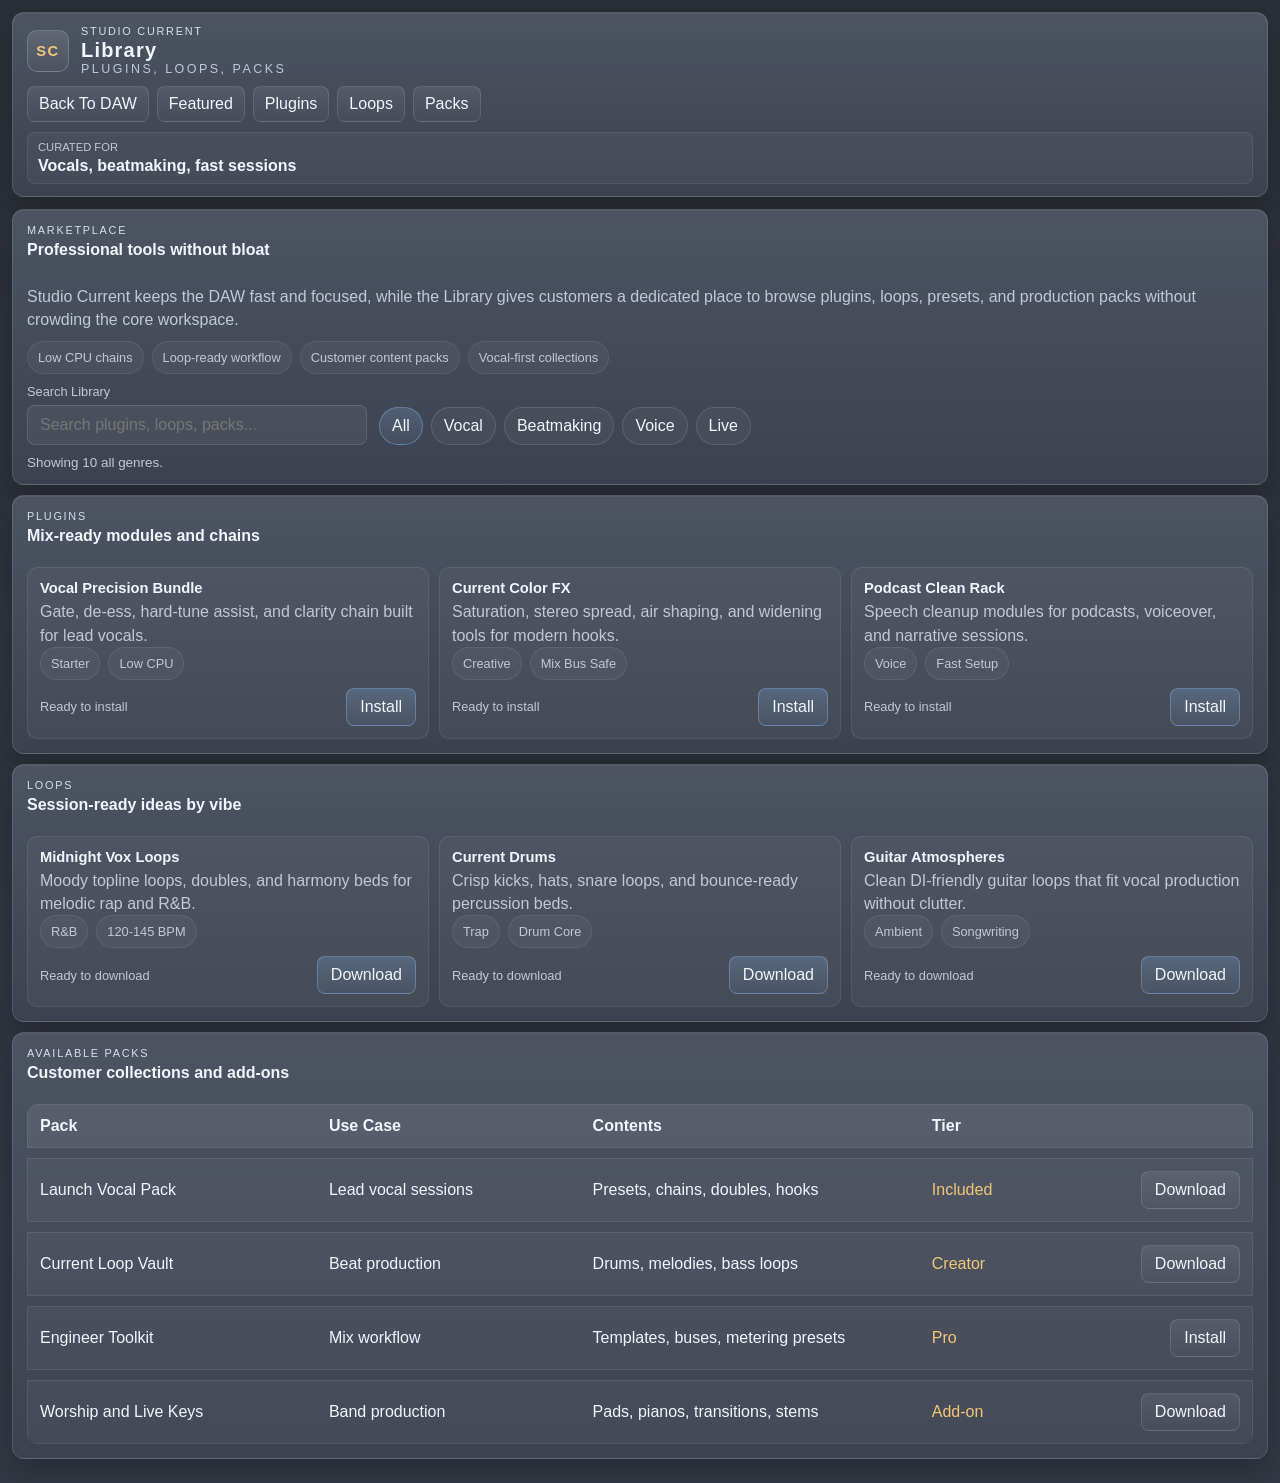
==== library.html @ 06630747 "Initial Studio Current prototype" ====
<!DOCTYPE html>
<html lang="en">
  <head>
    <meta charset="UTF-8" />
    <meta name="viewport" content="width=device-width, initial-scale=1.0" />
    <title>Studio Current Library</title>
    <meta
      name="description"
      content="Browse Studio Current plugins, loops, presets, and production packs for vocals, beatmaking, and session work."
    />
    <meta name="theme-color" content="#20242b" />
    <link rel="manifest" href="./site.webmanifest" />
    <link rel="stylesheet" href="./styles.css" />
  </head>
  <body class="library-body">
    <div class="library-shell">
      <header class="topbar glass-card library-topbar">
        <div class="brand-mini">
          <div class="brand-lockup">
            <span class="brand-mark">SC</span>
            <div>
              <p class="eyebrow">Studio Current</p>
              <strong class="brand-title library-brand-title">Library</strong>
              <span class="brand-subtitle library-brand-subtitle">Plugins, Loops, Packs</span>
            </div>
          </div>
        </div>

        <nav class="nav-cluster" aria-label="Library navigation">
          <a class="nav-chip nav-link" href="./index.html">Back To DAW</a>
          <a class="nav-chip nav-link" href="#featured">Featured</a>
          <a class="nav-chip nav-link" href="#plugins-market">Plugins</a>
          <a class="nav-chip nav-link" href="#loops-market">Loops</a>
          <a class="nav-chip nav-link" href="#packs-market">Packs</a>
        </nav>

        <div class="library-summary">
          <div>
            <span class="status-label">Curated for</span>
            <strong>Vocals, beatmaking, fast sessions</strong>
          </div>
        </div>
      </header>

      <main class="library-grid">
        <section class="library-hero glass-card" id="featured">
          <div class="section-heading">
            <p class="section-kicker">Marketplace</p>
            <h2>Professional tools without bloat</h2>
          </div>
          <p class="library-copy">
            Studio Current keeps the DAW fast and focused, while the Library gives customers a dedicated place to browse plugins, loops, presets, and production packs without crowding the core workspace.
          </p>
          <div class="market-badges">
            <span>Low CPU chains</span>
            <span>Loop-ready workflow</span>
            <span>Customer content packs</span>
            <span>Vocal-first collections</span>
          </div>
          <div class="library-controls">
            <label class="library-search">
              <span>Search Library</span>
              <input id="library-search" type="search" placeholder="Search plugins, loops, packs..." />
            </label>
            <div class="genre-tabs" aria-label="Genre filters">
              <button class="genre-tab active" type="button" data-genre="all">All</button>
              <button class="genre-tab" type="button" data-genre="vocal">Vocal</button>
              <button class="genre-tab" type="button" data-genre="beatmaking">Beatmaking</button>
              <button class="genre-tab" type="button" data-genre="voice">Voice</button>
              <button class="genre-tab" type="button" data-genre="live">Live</button>
            </div>
          </div>
          <p class="library-results" id="library-results">Showing all library items.</p>
        </section>

        <section class="market-section glass-card" id="plugins-market">
          <div class="section-heading">
            <p class="section-kicker">Plugins</p>
            <h2>Mix-ready modules and chains</h2>
          </div>
          <div class="market-grid">
            <article class="market-card library-item" data-kind="plugin" data-genre="vocal" data-title="Vocal Precision Bundle" data-keywords="vocal tuning gate de-ess lead vocal precision bundle">
              <strong>Vocal Precision Bundle</strong>
              <p>Gate, de-ess, hard-tune assist, and clarity chain built for lead vocals.</p>
              <div class="market-meta">
                <span>Starter</span>
                <span>Low CPU</span>
              </div>
              <div class="market-actions">
                <span class="install-state">Ready to install</span>
                <button class="primary-button library-action" type="button" data-action="install" data-item="Vocal Precision Bundle">Install</button>
              </div>
            </article>
            <article class="market-card library-item" data-kind="plugin" data-genre="beatmaking" data-title="Current Color FX" data-keywords="creative stereo spread saturation mix bus hook color fx">
              <strong>Current Color FX</strong>
              <p>Saturation, stereo spread, air shaping, and widening tools for modern hooks.</p>
              <div class="market-meta">
                <span>Creative</span>
                <span>Mix Bus Safe</span>
              </div>
              <div class="market-actions">
                <span class="install-state">Ready to install</span>
                <button class="primary-button library-action" type="button" data-action="install" data-item="Current Color FX">Install</button>
              </div>
            </article>
            <article class="market-card library-item" data-kind="plugin" data-genre="voice" data-title="Podcast Clean Rack" data-keywords="podcast clean rack voiceover speech narrative cleanup">
              <strong>Podcast Clean Rack</strong>
              <p>Speech cleanup modules for podcasts, voiceover, and narrative sessions.</p>
              <div class="market-meta">
                <span>Voice</span>
                <span>Fast Setup</span>
              </div>
              <div class="market-actions">
                <span class="install-state">Ready to install</span>
                <button class="primary-button library-action" type="button" data-action="install" data-item="Podcast Clean Rack">Install</button>
              </div>
            </article>
          </div>
        </section>

        <section class="market-section glass-card" id="loops-market">
          <div class="section-heading">
            <p class="section-kicker">Loops</p>
            <h2>Session-ready ideas by vibe</h2>
          </div>
          <div class="market-grid">
            <article class="market-card library-item" data-kind="loop" data-genre="vocal" data-title="Midnight Vox Loops" data-keywords="midnight vox loops r&b melodic rap topline doubles harmony">
              <strong>Midnight Vox Loops</strong>
              <p>Moody topline loops, doubles, and harmony beds for melodic rap and R&amp;B.</p>
              <div class="market-meta">
                <span>R&amp;B</span>
                <span>120-145 BPM</span>
              </div>
              <div class="market-actions">
                <span class="install-state">Ready to download</span>
                <button class="primary-button library-action" type="button" data-action="download" data-item="Midnight Vox Loops">Download</button>
              </div>
            </article>
            <article class="market-card library-item" data-kind="loop" data-genre="beatmaking" data-title="Current Drums" data-keywords="current drums trap kicks hats snares percussion beatmaking">
              <strong>Current Drums</strong>
              <p>Crisp kicks, hats, snare loops, and bounce-ready percussion beds.</p>
              <div class="market-meta">
                <span>Trap</span>
                <span>Drum Core</span>
              </div>
              <div class="market-actions">
                <span class="install-state">Ready to download</span>
                <button class="primary-button library-action" type="button" data-action="download" data-item="Current Drums">Download</button>
              </div>
            </article>
            <article class="market-card library-item" data-kind="loop" data-genre="live" data-title="Guitar Atmospheres" data-keywords="guitar atmospheres ambient songwriting clean di live guitar loops">
              <strong>Guitar Atmospheres</strong>
              <p>Clean DI-friendly guitar loops that fit vocal production without clutter.</p>
              <div class="market-meta">
                <span>Ambient</span>
                <span>Songwriting</span>
              </div>
              <div class="market-actions">
                <span class="install-state">Ready to download</span>
                <button class="primary-button library-action" type="button" data-action="download" data-item="Guitar Atmospheres">Download</button>
              </div>
            </article>
          </div>
        </section>

        <section class="market-section glass-card" id="packs-market">
          <div class="section-heading">
            <p class="section-kicker">Available Packs</p>
            <h2>Customer collections and add-ons</h2>
          </div>
          <div class="packs-table">
            <div class="pack-row pack-head">
              <span>Pack</span>
              <span>Use Case</span>
              <span>Contents</span>
              <span>Tier</span>
            </div>
            <div class="pack-row library-item" data-kind="pack" data-genre="vocal" data-title="Launch Vocal Pack" data-keywords="launch vocal pack presets chains doubles hooks lead vocal sessions">
              <span>Launch Vocal Pack</span>
              <span>Lead vocal sessions</span>
              <span>Presets, chains, doubles, hooks</span>
              <span class="pack-tier">Included</span>
              <button class="secondary-button library-action pack-action" type="button" data-action="download" data-item="Launch Vocal Pack">Download</button>
            </div>
            <div class="pack-row library-item" data-kind="pack" data-genre="beatmaking" data-title="Current Loop Vault" data-keywords="current loop vault drums melodies bass loops beat production">
              <span>Current Loop Vault</span>
              <span>Beat production</span>
              <span>Drums, melodies, bass loops</span>
              <span class="pack-tier">Creator</span>
              <button class="secondary-button library-action pack-action" type="button" data-action="download" data-item="Current Loop Vault">Download</button>
            </div>
            <div class="pack-row library-item" data-kind="pack" data-genre="voice" data-title="Engineer Toolkit" data-keywords="engineer toolkit mix workflow templates buses metering presets pro">
              <span>Engineer Toolkit</span>
              <span>Mix workflow</span>
              <span>Templates, buses, metering presets</span>
              <span class="pack-tier">Pro</span>
              <button class="secondary-button library-action pack-action" type="button" data-action="install" data-item="Engineer Toolkit">Install</button>
            </div>
            <div class="pack-row library-item" data-kind="pack" data-genre="live" data-title="Worship and Live Keys" data-keywords="worship live keys pads pianos transitions stems band production">
              <span>Worship and Live Keys</span>
              <span>Band production</span>
              <span>Pads, pianos, transitions, stems</span>
              <span class="pack-tier">Add-on</span>
              <button class="secondary-button library-action pack-action" type="button" data-action="download" data-item="Worship and Live Keys">Download</button>
            </div>
          </div>
        </section>
      </main>
    </div>
    <script src="./library.js"></script>
  </body>
</html>
---- styles.css ----
:root {
  --bg: #2b2f37;
  --bg-2: #313641;
  --panel: #3a404d;
  --panel-2: #434a59;
  --panel-3: #4a5263;
  --line: rgba(255, 255, 255, 0.12);
  --line-strong: rgba(255, 255, 255, 0.22);
  --text: #f2f5fb;
  --muted: #c1c8d7;
  --accent: #8cc2ff;
  --accent-2: #6dd3c3;
  --gold: #f3c77a;
  --red: #f38b86;
  --shadow: 0 14px 30px rgba(0, 0, 0, 0.22);
  --panel-shadow: inset 0 1px 0 rgba(255, 255, 255, 0.05);
}

* {
  box-sizing: border-box;
}

html,
body {
  margin: 0;
  min-height: 100%;
}

body {
  font-family: "Segoe UI Variable Text", "Aptos", sans-serif;
  color: var(--text);
  background:
    linear-gradient(180deg, rgba(255, 255, 255, 0.03), transparent 180px),
    linear-gradient(180deg, #2b2f37 0%, #333844 100%);
}

button,
input,
select,
audio {
  font: inherit;
}

.daw-shell,
.library-shell {
  display: grid;
  grid-template-rows: auto 1fr auto;
  gap: 12px;
  min-height: 100vh;
  padding: 12px;
}

.glass-card {
  position: relative;
  border: 1px solid var(--line);
  border-radius: 12px;
  background:
    linear-gradient(180deg, rgba(255, 255, 255, 0.05), rgba(255, 255, 255, 0.01)),
    linear-gradient(180deg, var(--panel-2), var(--panel));
  box-shadow: var(--panel-shadow), var(--shadow);
}

.topbar {
  display: grid;
  grid-template-columns: 260px 1fr auto 300px;
  gap: 10px;
  align-items: center;
  padding: 12px 14px;
}

.library-topbar {
  grid-template-columns: 280px 1fr 280px;
}

.brand-lockup {
  display: flex;
  gap: 12px;
  align-items: center;
}

.brand-mark {
  display: grid;
  place-items: center;
  width: 42px;
  height: 42px;
  border-radius: 10px;
  border: 1px solid rgba(255, 255, 255, 0.18);
  background: linear-gradient(180deg, rgba(255, 255, 255, 0.12), rgba(255, 255, 255, 0.03));
  color: var(--gold);
  font-size: 0.92rem;
  font-weight: 700;
  letter-spacing: 0.1em;
}

.eyebrow,
.section-kicker {
  margin: 0 0 2px;
  font-size: 0.68rem;
  letter-spacing: 0.16em;
  text-transform: uppercase;
  color: #d7dfef;
}

.brand-title {
  display: block;
  font-size: 1.3rem;
  font-weight: 700;
  letter-spacing: 0.06em;
}

.brand-subtitle {
  display: block;
  font-size: 0.78rem;
  letter-spacing: 0.2em;
  text-transform: uppercase;
  color: var(--gold);
}

.library-brand-title {
  font-size: 1.25rem;
}

.library-brand-subtitle {
  color: var(--muted);
}

.nav-cluster,
.transport-strip,
.status-strip,
.button-row,
.preset-toolbar,
.playlist-browser,
.market-badges,
.market-meta {
  display: flex;
  gap: 8px;
  flex-wrap: wrap;
}

.nav-chip,
.primary-button,
.secondary-button,
.record-button,
.preset-pill,
.mode-pill,
.clip-pill,
.strip-toggle,
.download-link,
.inline-link {
  border: 1px solid var(--line);
  background: linear-gradient(180deg, rgba(255, 255, 255, 0.08), rgba(255, 255, 255, 0.02));
  color: var(--text);
  border-radius: 8px;
  cursor: pointer;
  text-decoration: none;
  transition: background 140ms ease, border-color 140ms ease, transform 140ms ease;
}

.nav-chip,
.preset-pill,
.mode-pill,
.clip-pill {
  padding: 8px 11px;
}

.primary-button,
.secondary-button,
.record-button,
.download-link,
.strip-toggle,
.inline-link {
  padding: 9px 13px;
}

.nav-link {
  display: inline-flex;
  align-items: center;
}

.nav-chip.active,
.preset-pill.active,
.mode-pill.active {
  background: linear-gradient(180deg, rgba(140, 194, 255, 0.2), rgba(140, 194, 255, 0.08));
  border-color: rgba(140, 194, 255, 0.38);
}

.primary-button,
.inline-link {
  background: linear-gradient(180deg, rgba(140, 194, 255, 0.22), rgba(140, 194, 255, 0.08));
  border-color: rgba(140, 194, 255, 0.36);
}

.record-button {
  background: linear-gradient(180deg, rgba(243, 139, 134, 0.22), rgba(243, 139, 134, 0.08));
  border-color: rgba(243, 139, 134, 0.38);
}

.status-strip {
  justify-content: flex-end;
}

.status-strip > div,
.library-summary > div {
  min-width: 100px;
  padding: 8px 10px;
  border-radius: 8px;
  border: 1px solid rgba(255, 255, 255, 0.08);
  background: rgba(255, 255, 255, 0.04);
}

.status-label {
  display: block;
  margin-bottom: 4px;
  font-size: 0.7rem;
  text-transform: uppercase;
  color: var(--muted);
}

.divider {
  width: 1px;
  min-height: 32px;
  background: rgba(255, 255, 255, 0.12);
}

.workspace-grid {
  display: grid;
  grid-template-columns: 290px minmax(0, 1fr) 350px;
  gap: 12px;
  min-height: 0;
}

.left-column,
.center-column,
.right-column {
  display: grid;
  gap: 12px;
  min-height: 0;
}

.left-column {
  grid-template-rows: minmax(0, 1fr) auto;
}

.center-column {
  grid-template-rows: minmax(0, 1fr) auto;
}

.right-column {
  grid-template-rows: minmax(0, 1fr) auto;
}

.browser-panel,
.device-panel,
.playlist-panel,
.pattern-panel,
.channel-panel,
.plugin-panel,
.bottom-dock,
.library-hero,
.market-section {
  padding: 14px;
}

.browser-panel,
.playlist-panel,
.channel-panel {
  min-height: 0;
}

.section-heading {
  display: grid;
  gap: 3px;
  margin-bottom: 12px;
}

.section-heading h2 {
  margin: 0;
  font-size: 1rem;
  font-weight: 650;
}

.workflow-steps,
.quick-start-stack,
.control-list,
.compact-list,
.plugin-cards,
.playlist-lanes,
.step-grid,
.market-grid,
.packs-table,
.library-grid {
  display: grid;
  gap: 10px;
}

.workflow-step,
.quick-start-card,
.plugin-card,
.take-zone,
.target-panel,
.timeline-slot,
.mixer-strip,
.assistant-note,
.brand-note,
.lane-meta,
.step-label,
.slider-field,
.plugin-library-callout,
.market-card,
.pack-row {
  border: 1px solid rgba(255, 255, 255, 0.08);
  background: rgba(255, 255, 255, 0.04);
}

.workflow-step {
  display: flex;
  gap: 10px;
  padding: 10px;
  border-radius: 10px;
}

.workflow-step span {
  display: grid;
  place-items: center;
  width: 26px;
  height: 26px;
  border-radius: 7px;
  background: rgba(255, 255, 255, 0.08);
  font-weight: 700;
}

.workflow-step.current {
  border-color: rgba(140, 194, 255, 0.28);
}

.workflow-step.done {
  border-color: rgba(109, 211, 195, 0.28);
}

.workflow-step strong,
.quick-start-card strong,
.plugin-card strong,
.step-label strong,
.lane-meta strong,
.market-card strong,
.plugin-library-callout strong {
  display: block;
  font-size: 0.92rem;
}

.workflow-step p,
.quick-start-card p,
.plugin-card p,
.assistant-note p,
.helper-text,
.lane-meta span,
.step-label span,
.target-panel p,
.take-empty,
.brand-note p,
.market-card p,
.plugin-library-callout p,
.library-copy {
  margin: 4px 0 0;
  color: var(--muted);
  line-height: 1.45;
}

.assistant-note,
.brand-note,
.plugin-library-callout,
.market-card,
.pack-row,
.target-panel,
.take-zone,
.lane-meta,
.step-label,
.slider-field {
  padding: 12px;
  border-radius: 10px;
}

.quick-start-card,
.plugin-card {
  display: grid;
  gap: 4px;
  width: 100%;
  padding: 12px;
  text-align: left;
  border-radius: 10px;
}

.field,
.slider-field,
.toggle,
.bpm-field {
  display: grid;
  gap: 6px;
}

.field span,
.slider-field span,
.bpm-field span {
  font-size: 0.8rem;
  color: var(--muted);
}

select,
input[type="range"] {
  width: 100%;
}

select {
  padding: 10px 12px;
  border-radius: 8px;
  border: 1px solid var(--line);
  background: rgba(255, 255, 255, 0.05);
  color: var(--text);
}

input[type="range"] {
  accent-color: var(--accent);
}

.toggle {
  margin: 10px 0 12px;
}

.toggle input {
  margin-right: 8px;
}

.meter-block {
  margin-top: 8px;
}

.meter-header {
  display: flex;
  justify-content: space-between;
  margin-bottom: 8px;
  color: var(--muted);
}

.meter-track {
  overflow: hidden;
  height: 10px;
  border-radius: 999px;
  background: rgba(0, 0, 0, 0.22);
  border: 1px solid rgba(255, 255, 255, 0.08);
}

.meter-fill {
  width: 0%;
  height: 100%;
  background: linear-gradient(90deg, var(--accent-2), var(--accent), var(--gold));
}

.playlist-panel {
  display: grid;
  grid-template-rows: auto auto auto auto 1fr;
  min-height: 0;
}

.signature-stage {
  display: grid;
  place-items: center;
  min-height: 132px;
  margin-bottom: 10px;
  padding: 14px;
  border-radius: 10px;
  border: 1px solid rgba(255, 255, 255, 0.08);
  background: linear-gradient(180deg, rgba(255, 255, 255, 0.05), rgba(255, 255, 255, 0.02));
}

.signature-lockup {
  display: grid;
  gap: 4px;
  justify-items: center;
}

.signature-current {
  font-size: clamp(2rem, 4vw, 3rem);
  font-weight: 700;
  letter-spacing: 0.08em;
}

.signature-daw {
  font-size: 0.78rem;
  letter-spacing: 0.18em;
  text-transform: uppercase;
  color: var(--muted);
}

.wave-crown,
.signature-glow,
.scene-decor,
.daw-shell::before,
.bottom-dock::before {
  display: none;
}

.timeline-ruler {
  display: grid;
  grid-template-columns: 170px repeat(8, minmax(0, 1fr));
  gap: 8px;
  margin-bottom: 10px;
  color: var(--muted);
  font-size: 0.76rem;
}

.timeline-ruler span:first-child {
  visibility: hidden;
}

.playlist-lane {
  display: grid;
  grid-template-columns: 160px 1fr;
  gap: 10px;
  align-items: center;
}

.timeline-row {
  display: grid;
  grid-template-columns: repeat(8, minmax(76px, 1fr));
  gap: 8px;
}

.timeline-slot {
  min-height: 56px;
  padding: 6px;
  border-radius: 8px;
  border-style: dashed;
}

.timeline-slot.over {
  border-color: rgba(140, 194, 255, 0.45);
}

.timeline-clip {
  display: grid;
  place-items: center;
  width: 100%;
  height: 100%;
  padding: 8px 10px;
  border-radius: 6px;
  background: linear-gradient(180deg, rgba(140, 194, 255, 0.22), rgba(140, 194, 255, 0.1));
  border: 1px solid rgba(140, 194, 255, 0.24);
  color: var(--text);
  font-size: 0.82rem;
  cursor: grab;
}

.pattern-panel {
  display: grid;
  gap: 10px;
}

.sequencer-toolbar {
  display: flex;
  justify-content: flex-end;
}

.step-row {
  display: grid;
  grid-template-columns: 90px 1fr;
  gap: 10px;
  align-items: center;
}

.step-buttons {
  display: grid;
  grid-template-columns: repeat(16, minmax(18px, 1fr));
  gap: 6px;
}

.step-button {
  aspect-ratio: 1 / 1;
  border-radius: 4px;
  border: 1px solid rgba(255, 255, 255, 0.1);
  background: rgba(0, 0, 0, 0.18);
  cursor: pointer;
}

.step-button.active {
  background: linear-gradient(180deg, rgba(109, 211, 195, 0.78), rgba(140, 194, 255, 0.82));
}

.step-button.current {
  outline: 2px solid rgba(243, 199, 122, 0.75);
  outline-offset: 1px;
}

.channel-panel,
.plugin-panel {
  overflow: auto;
}

.slider-field output {
  color: var(--gold);
  font-size: 0.8rem;
}

.tune-panel {
  margin-top: 12px;
  padding-top: 12px;
  border-top: 1px solid rgba(255, 255, 255, 0.08);
}

.mode-row,
.select-grid {
  display: grid;
  grid-template-columns: repeat(2, minmax(0, 1fr));
  gap: 8px;
}

.plugin-library-callout {
  display: grid;
  gap: 8px;
  margin-bottom: 10px;
}

.plugin-cards {
  grid-template-columns: 1fr;
}

.bottom-dock {
  display: grid;
  grid-template-columns: minmax(0, 1.1fr) minmax(420px, 0.9fr);
  gap: 12px;
  min-height: 240px;
}

.scope-panel,
.mixer-panel {
  display: grid;
  gap: 10px;
}

.scope-panel canvas {
  width: 100%;
  height: auto;
  border-radius: 10px;
  background: #2a303b;
  border: 1px solid rgba(255, 255, 255, 0.08);
}

.take-player {
  display: grid;
  gap: 10px;
}

.hidden {
  display: none;
}

.mixer-strips {
  display: grid;
  grid-template-columns: repeat(6, minmax(82px, 1fr));
  gap: 10px;
}

.mixer-strip {
  display: grid;
  justify-items: center;
  gap: 10px;
}

.strip-name,
.strip-readout {
  font-size: 0.78rem;
}

.strip-toggle.active {
  border-color: rgba(109, 211, 195, 0.32);
  background: linear-gradient(180deg, rgba(109, 211, 195, 0.22), rgba(109, 211, 195, 0.08));
}

.strip-fader {
  width: 128px;
  height: 26px;
  margin: 34px 0;
  transform: rotate(-90deg);
}

.library-body {
  background: linear-gradient(180deg, #2b2f37 0%, #333844 100%);
}

.library-grid {
  grid-template-columns: 1fr;
  align-content: start;
}

.library-controls {
  display: grid;
  grid-template-columns: minmax(220px, 340px) 1fr;
  gap: 12px;
  align-items: end;
}

.library-search {
  display: grid;
  gap: 6px;
}

.library-search span {
  font-size: 0.8rem;
  color: var(--muted);
}

.library-search input {
  width: 100%;
  padding: 10px 12px;
  border-radius: 8px;
  border: 1px solid var(--line);
  background: rgba(255, 255, 255, 0.05);
  color: var(--text);
}

.genre-tabs {
  display: flex;
  gap: 8px;
  flex-wrap: wrap;
}

.genre-tab {
  padding: 9px 12px;
  border-radius: 999px;
  border: 1px solid var(--line);
  background: rgba(255, 255, 255, 0.04);
  color: var(--text);
  cursor: pointer;
}

.genre-tab.active {
  background: linear-gradient(180deg, rgba(140, 194, 255, 0.2), rgba(140, 194, 255, 0.08));
  border-color: rgba(140, 194, 255, 0.38);
}

.library-results {
  margin: 0;
  color: var(--muted);
  font-size: 0.84rem;
}

.library-hero,
.market-section {
  display: grid;
  gap: 10px;
}

.market-badges span,
.market-meta span {
  padding: 8px 10px;
  border-radius: 999px;
  border: 1px solid rgba(255, 255, 255, 0.08);
  background: rgba(255, 255, 255, 0.04);
  color: var(--muted);
  font-size: 0.8rem;
}

.market-grid {
  grid-template-columns: repeat(3, minmax(0, 1fr));
}

.market-actions {
  display: flex;
  justify-content: space-between;
  gap: 10px;
  align-items: center;
  margin-top: 8px;
}

.install-state {
  color: var(--muted);
  font-size: 0.8rem;
}

.library-action.is-complete {
  border-color: rgba(109, 211, 195, 0.34);
  background: linear-gradient(180deg, rgba(109, 211, 195, 0.24), rgba(109, 211, 195, 0.08));
}

.packs-table {
  border-radius: 10px;
  overflow: hidden;
}

.pack-row {
  display: grid;
  grid-template-columns: 1.1fr 1fr 1.3fr 0.7fr 120px;
  gap: 12px;
  border-radius: 0;
  align-items: center;
}

.pack-head {
  background: rgba(255, 255, 255, 0.08);
  font-weight: 700;
}

.pack-tier {
  color: var(--gold);
}

.pack-action {
  justify-self: end;
}

.hidden-market-item {
  display: none !important;
}

.accent-coral {
  color: #ffd0cb;
}

.accent-gold {
  color: #ffe1a9;
}

.accent-teal {
  color: #b8f1ea;
}

button:hover,
.download-link:hover,
.inline-link:hover,
.nav-link:hover {
  transform: translateY(-1px);
}

button:disabled {
  opacity: 0.45;
  cursor: not-allowed;
  transform: none;
}

@media (max-width: 1300px) {
  .workspace-grid {
    grid-template-columns: 260px minmax(0, 1fr) 320px;
  }

  .topbar {
    grid-template-columns: 260px 1fr;
  }

  .transport-strip,
  .status-strip {
    grid-column: span 2;
  }

  .library-topbar {
    grid-template-columns: 1fr;
  }
}

@media (max-width: 1100px) {
  .workspace-grid,
  .bottom-dock,
  .market-grid {
    grid-template-columns: 1fr;
  }

  .left-column,
  .center-column,
  .right-column {
    grid-template-rows: auto;
  }
}

@media (max-width: 760px) {
  .daw-shell,
  .library-shell {
    padding: 8px;
  }

  .topbar,
  .timeline-ruler,
  .playlist-lane,
  .step-row,
  .mode-row,
  .select-grid,
  .pack-row,
  .library-controls {
    grid-template-columns: 1fr;
  }

  .timeline-ruler span:first-child {
    display: none;
  }

  .timeline-row {
    grid-template-columns: repeat(4, minmax(0, 1fr));
  }

  .step-buttons {
    grid-template-columns: repeat(8, minmax(0, 1fr));
  }

  .mixer-strips {
    grid-template-columns: repeat(3, minmax(0, 1fr));
  }
}
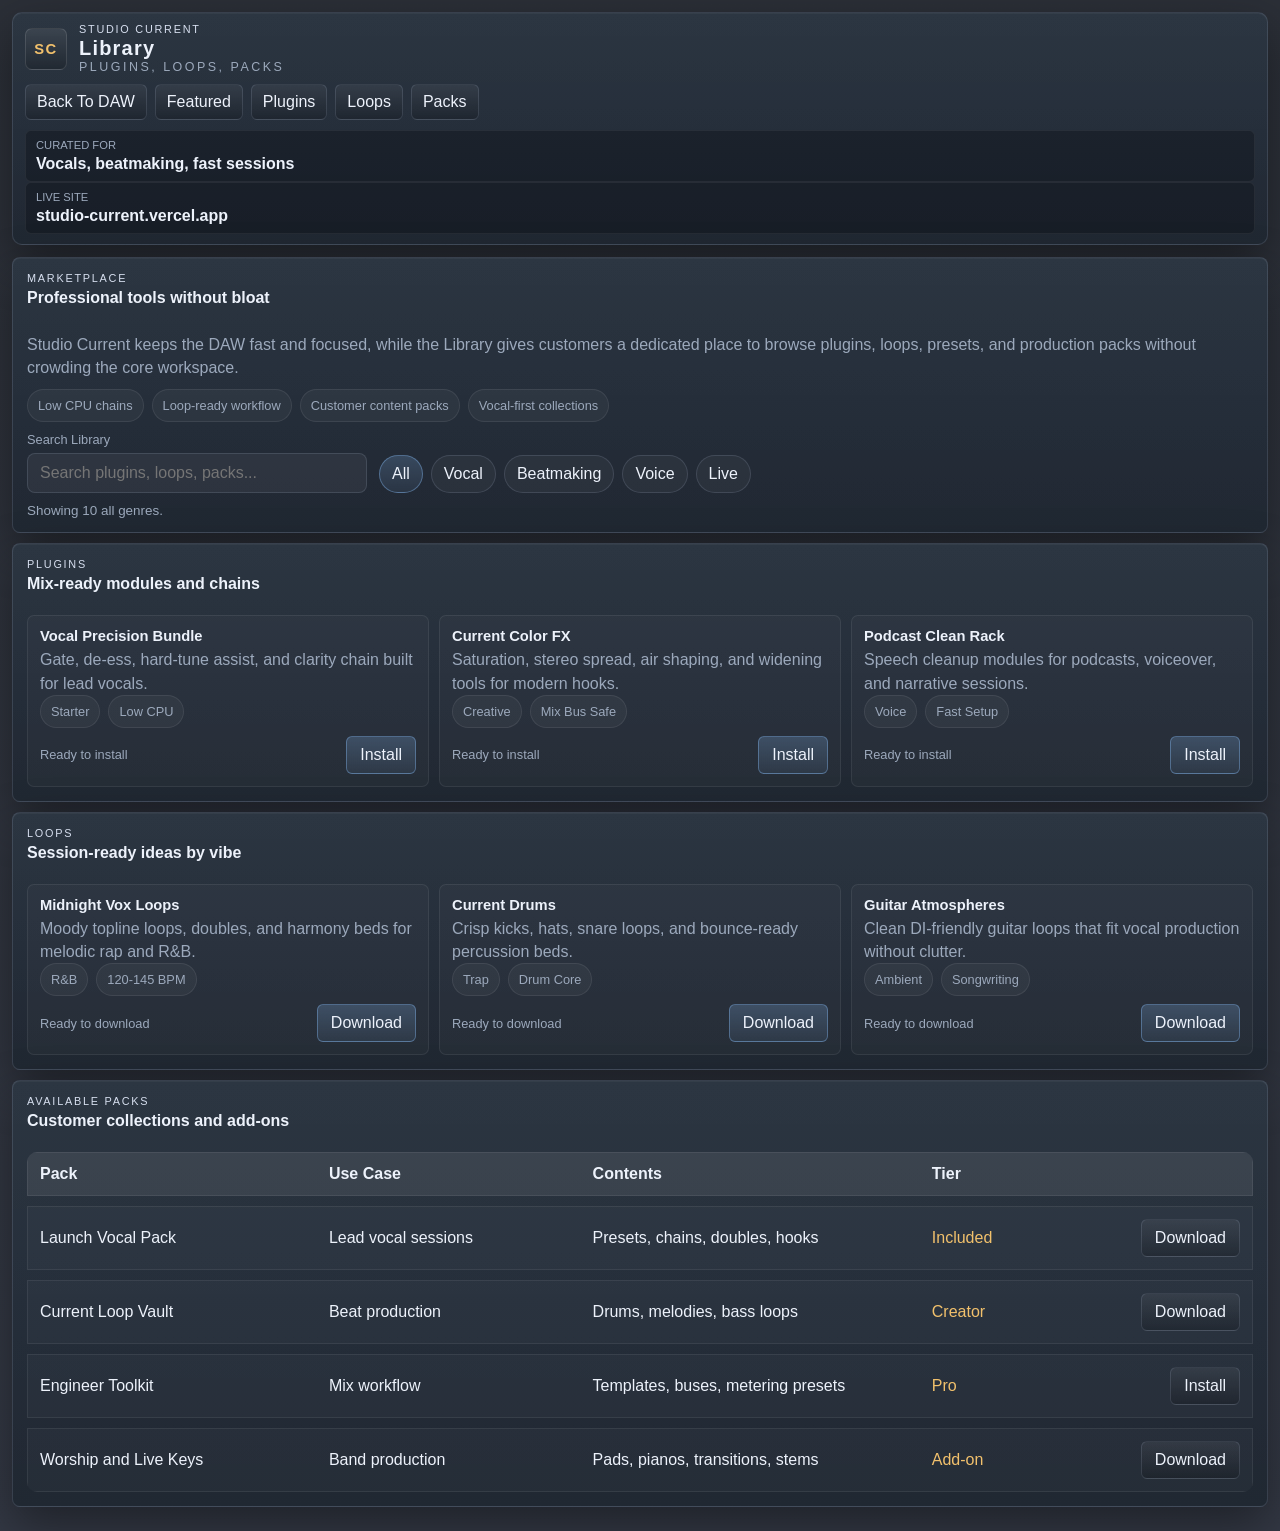
==== commit ab6be9e3: "Expose public site URL in app headers" ====
--- a/library.html
+++ b/library.html
@@ -39,6 +39,10 @@
             <span class="status-label">Curated for</span>
             <strong>Vocals, beatmaking, fast sessions</strong>
           </div>
+          <div>
+            <span class="status-label">Live site</span>
+            <strong><a class="status-link" href="https://studio-current.vercel.app" target="_blank" rel="noreferrer">studio-current.vercel.app</a></strong>
+          </div>
         </div>
       </header>
 
--- a/styles.css
+++ b/styles.css
@@ -1,19 +1,19 @@
 :root {
-  --bg: #2b2f37;
-  --bg-2: #313641;
-  --panel: #3a404d;
-  --panel-2: #434a59;
-  --panel-3: #4a5263;
-  --line: rgba(255, 255, 255, 0.12);
-  --line-strong: rgba(255, 255, 255, 0.22);
-  --text: #f2f5fb;
-  --muted: #c1c8d7;
-  --accent: #8cc2ff;
-  --accent-2: #6dd3c3;
-  --gold: #f3c77a;
-  --red: #f38b86;
-  --shadow: 0 14px 30px rgba(0, 0, 0, 0.22);
-  --panel-shadow: inset 0 1px 0 rgba(255, 255, 255, 0.05);
+  --bg: #10151c;
+  --bg-2: #151c24;
+  --panel: #1d2530;
+  --panel-2: #252f3c;
+  --panel-3: #313d4c;
+  --line: rgba(194, 214, 239, 0.14);
+  --line-strong: rgba(194, 214, 239, 0.24);
+  --text: #edf2fb;
+  --muted: #9ca9bc;
+  --accent: #7caeff;
+  --accent-2: #63dbc7;
+  --gold: #f2c16c;
+  --red: #ef766e;
+  --shadow: 0 18px 48px rgba(0, 0, 0, 0.4);
+  --panel-shadow: inset 0 1px 0 rgba(255, 255, 255, 0.04);
 }
 
 * {
@@ -30,8 +30,8 @@
   font-family: "Segoe UI Variable Text", "Aptos", sans-serif;
   color: var(--text);
   background:
-    linear-gradient(180deg, rgba(255, 255, 255, 0.03), transparent 180px),
-    linear-gradient(180deg, #2b2f37 0%, #333844 100%);
+    radial-gradient(circle at top, rgba(124, 174, 255, 0.08), transparent 28%),
+    linear-gradient(180deg, #0c1117 0%, #141b23 100%);
 }
 
 button,
@@ -53,9 +53,9 @@
 .glass-card {
   position: relative;
   border: 1px solid var(--line);
-  border-radius: 12px;
+  border-radius: 8px;
   background:
-    linear-gradient(180deg, rgba(255, 255, 255, 0.05), rgba(255, 255, 255, 0.01)),
+    linear-gradient(180deg, rgba(255, 255, 255, 0.03), rgba(255, 255, 255, 0.01)),
     linear-gradient(180deg, var(--panel-2), var(--panel));
   box-shadow: var(--panel-shadow), var(--shadow);
 }
@@ -65,7 +65,8 @@
   grid-template-columns: 260px 1fr auto 300px;
   gap: 10px;
   align-items: center;
-  padding: 12px 14px;
+  padding: 10px 12px;
+  border-radius: 10px;
 }
 
 .library-topbar {
@@ -83,9 +84,9 @@
   place-items: center;
   width: 42px;
   height: 42px;
-  border-radius: 10px;
-  border: 1px solid rgba(255, 255, 255, 0.18);
-  background: linear-gradient(180deg, rgba(255, 255, 255, 0.12), rgba(255, 255, 255, 0.03));
+  border-radius: 7px;
+  border: 1px solid rgba(255, 255, 255, 0.12);
+  background: linear-gradient(180deg, rgba(255, 255, 255, 0.08), rgba(0, 0, 0, 0.18));
   color: var(--gold);
   font-size: 0.92rem;
   font-weight: 700;
@@ -148,9 +149,9 @@
 .download-link,
 .inline-link {
   border: 1px solid var(--line);
-  background: linear-gradient(180deg, rgba(255, 255, 255, 0.08), rgba(255, 255, 255, 0.02));
+  background: linear-gradient(180deg, rgba(255, 255, 255, 0.06), rgba(0, 0, 0, 0.18));
   color: var(--text);
-  border-radius: 8px;
+  border-radius: 6px;
   cursor: pointer;
   text-decoration: none;
   transition: background 140ms ease, border-color 140ms ease, transform 140ms ease;
@@ -203,9 +204,9 @@
 .library-summary > div {
   min-width: 100px;
   padding: 8px 10px;
-  border-radius: 8px;
-  border: 1px solid rgba(255, 255, 255, 0.08);
-  background: rgba(255, 255, 255, 0.04);
+  border-radius: 6px;
+  border: 1px solid rgba(255, 255, 255, 0.06);
+  background: rgba(7, 11, 16, 0.32);
 }
 
 .status-label {
@@ -214,6 +215,16 @@
   font-size: 0.7rem;
   text-transform: uppercase;
   color: var(--muted);
+}
+
+.status-link {
+  color: var(--text);
+  text-decoration: none;
+}
+
+.status-link:hover,
+.status-link:focus-visible {
+  text-decoration: underline;
 }
 
 .divider {
@@ -308,15 +319,15 @@
 .plugin-library-callout,
 .market-card,
 .pack-row {
-  border: 1px solid rgba(255, 255, 255, 0.08);
-  background: rgba(255, 255, 255, 0.04);
+  border: 1px solid rgba(255, 255, 255, 0.07);
+  background: rgba(255, 255, 255, 0.025);
 }
 
 .workflow-step {
   display: flex;
   gap: 10px;
   padding: 10px;
-  border-radius: 10px;
+  border-radius: 7px;
 }
 
 .workflow-step span {
@@ -377,7 +388,7 @@
 .step-label,
 .slider-field {
   padding: 12px;
-  border-radius: 10px;
+  border-radius: 7px;
 }
 
 .quick-start-card,
@@ -387,7 +398,7 @@
   width: 100%;
   padding: 12px;
   text-align: left;
-  border-radius: 10px;
+  border-radius: 7px;
 }
 
 .field,
@@ -445,7 +456,7 @@
   overflow: hidden;
   height: 10px;
   border-radius: 999px;
-  background: rgba(0, 0, 0, 0.22);
+  background: rgba(0, 0, 0, 0.34);
   border: 1px solid rgba(255, 255, 255, 0.08);
 }
 
@@ -459,36 +470,6 @@
   display: grid;
   grid-template-rows: auto auto auto auto 1fr;
   min-height: 0;
-}
-
-.signature-stage {
-  display: grid;
-  place-items: center;
-  min-height: 132px;
-  margin-bottom: 10px;
-  padding: 14px;
-  border-radius: 10px;
-  border: 1px solid rgba(255, 255, 255, 0.08);
-  background: linear-gradient(180deg, rgba(255, 255, 255, 0.05), rgba(255, 255, 255, 0.02));
-}
-
-.signature-lockup {
-  display: grid;
-  gap: 4px;
-  justify-items: center;
-}
-
-.signature-current {
-  font-size: clamp(2rem, 4vw, 3rem);
-  font-weight: 700;
-  letter-spacing: 0.08em;
-}
-
-.signature-daw {
-  font-size: 0.78rem;
-  letter-spacing: 0.18em;
-  text-transform: uppercase;
-  color: var(--muted);
 }
 
 .wave-crown,
@@ -499,6 +480,135 @@
   display: none;
 }
 
+.browser-stack,
+.browser-group,
+.input-profile-panel,
+.monitor-panel,
+.arrangement-toolbar,
+.channel-header,
+.insert-rack,
+.session-stats {
+  display: grid;
+  gap: 10px;
+}
+
+.browser-list {
+  display: grid;
+  gap: 6px;
+}
+
+.input-scene-grid {
+  display: grid;
+  grid-template-columns: repeat(2, minmax(0, 1fr));
+  gap: 8px;
+}
+
+.browser-item {
+  width: 100%;
+  padding: 10px 12px;
+  border: 1px solid rgba(255, 255, 255, 0.08);
+  border-radius: 6px;
+  background: rgba(255, 255, 255, 0.025);
+  color: var(--text);
+  text-align: left;
+  cursor: default;
+}
+
+.browser-item.is-active {
+  border-color: rgba(124, 174, 255, 0.35);
+  background: linear-gradient(180deg, rgba(124, 174, 255, 0.16), rgba(124, 174, 255, 0.05));
+}
+
+.input-scene {
+  display: grid;
+  gap: 4px;
+  padding: 12px;
+  text-align: left;
+  border: 1px solid rgba(255, 255, 255, 0.08);
+  border-radius: 7px;
+  background: rgba(255, 255, 255, 0.025);
+  color: var(--text);
+  cursor: pointer;
+}
+
+.input-scene strong {
+  display: block;
+  font-size: 0.88rem;
+}
+
+.input-scene span {
+  color: var(--muted);
+  font-size: 0.79rem;
+  line-height: 1.35;
+}
+
+.input-scene.active {
+  border-color: rgba(124, 174, 255, 0.35);
+  background:
+    linear-gradient(180deg, rgba(124, 174, 255, 0.18), rgba(124, 174, 255, 0.06)),
+    rgba(255, 255, 255, 0.02);
+}
+
+.monitor-panel {
+  margin: 8px 0 12px;
+  padding: 12px;
+  border: 1px solid rgba(255, 255, 255, 0.07);
+  border-radius: 7px;
+  background: rgba(255, 255, 255, 0.025);
+}
+
+.monitor-row,
+.arrangement-metrics,
+.channel-header,
+.session-stats {
+  display: grid;
+  gap: 8px;
+}
+
+.monitor-row {
+  grid-template-columns: 1fr auto;
+  align-items: center;
+}
+
+.session-stats,
+.arrangement-metrics,
+.channel-header {
+  grid-template-columns: repeat(2, minmax(0, 1fr));
+}
+
+.session-stat,
+.arrangement-badge,
+.channel-badge {
+  padding: 10px 12px;
+  border: 1px solid rgba(255, 255, 255, 0.07);
+  border-radius: 7px;
+  background: rgba(255, 255, 255, 0.025);
+}
+
+.lane-title,
+.track-routing {
+  display: grid;
+  gap: 6px;
+}
+
+.arrangement-toolbar {
+  margin-bottom: 10px;
+}
+
+.arrangement-status {
+  padding: 12px 14px;
+  border: 1px solid rgba(255, 255, 255, 0.08);
+  border-radius: 7px;
+  background:
+    linear-gradient(180deg, rgba(124, 174, 255, 0.09), rgba(124, 174, 255, 0.02)),
+    rgba(255, 255, 255, 0.02);
+}
+
+.arrangement-status p {
+  margin: 4px 0 0;
+  color: var(--muted);
+}
+
 .timeline-ruler {
   display: grid;
   grid-template-columns: 170px repeat(8, minmax(0, 1fr));
@@ -516,19 +626,50 @@
   display: grid;
   grid-template-columns: 160px 1fr;
   gap: 10px;
-  align-items: center;
+  align-items: stretch;
+}
+
+.lane-meta.armed {
+  border-color: rgba(124, 174, 255, 0.34);
+  box-shadow: inset 0 0 0 1px rgba(124, 174, 255, 0.12);
+}
+
+.track-routing select {
+  min-width: 0;
+}
+
+.track-arm-button {
+  border: 1px solid rgba(255, 255, 255, 0.08);
+  border-radius: 6px;
+  background: linear-gradient(180deg, rgba(255, 255, 255, 0.05), rgba(0, 0, 0, 0.2));
+  color: var(--text);
+  padding: 8px 10px;
+  cursor: pointer;
+}
+
+.track-arm-button.active {
+  border-color: rgba(239, 118, 110, 0.42);
+  background: linear-gradient(180deg, rgba(239, 118, 110, 0.24), rgba(239, 118, 110, 0.08));
 }
 
 .timeline-row {
   display: grid;
   grid-template-columns: repeat(8, minmax(76px, 1fr));
   gap: 8px;
+  padding: 8px;
+  border: 1px solid rgba(255, 255, 255, 0.05);
+  border-radius: 7px;
+  background:
+    linear-gradient(90deg, rgba(255, 255, 255, 0.02) 1px, transparent 1px),
+    linear-gradient(180deg, rgba(255, 255, 255, 0.02) 1px, transparent 1px),
+    rgba(0, 0, 0, 0.14);
+  background-size: 12.5% 100%, 100% 100%, auto;
 }
 
 .timeline-slot {
   min-height: 56px;
   padding: 6px;
-  border-radius: 8px;
+  border-radius: 6px;
   border-style: dashed;
 }
 
@@ -577,7 +718,7 @@
   aspect-ratio: 1 / 1;
   border-radius: 4px;
   border: 1px solid rgba(255, 255, 255, 0.1);
-  background: rgba(0, 0, 0, 0.18);
+  background: linear-gradient(180deg, rgba(255, 255, 255, 0.04), rgba(0, 0, 0, 0.26));
   cursor: pointer;
 }
 
@@ -593,6 +734,10 @@
 .channel-panel,
 .plugin-panel {
   overflow: auto;
+}
+
+.channel-header {
+  margin-bottom: 12px;
 }
 
 .slider-field output {
@@ -619,8 +764,41 @@
   margin-bottom: 10px;
 }
 
-.plugin-cards {
-  grid-template-columns: 1fr;
+.insert-rack {
+  gap: 8px;
+}
+
+.insert-slot {
+  display: grid;
+  grid-template-columns: 58px 1fr auto;
+  gap: 10px;
+  align-items: center;
+  padding: 10px 12px;
+  border: 1px solid rgba(255, 255, 255, 0.08);
+  border-radius: 7px;
+  background: rgba(255, 255, 255, 0.025);
+}
+
+.slot-index {
+  display: inline-grid;
+  place-items: center;
+  min-height: 36px;
+  border-radius: 6px;
+  font-size: 0.76rem;
+  color: var(--gold);
+  border: 1px solid rgba(255, 255, 255, 0.08);
+  background: rgba(0, 0, 0, 0.18);
+}
+
+.slot-meta strong {
+  display: block;
+  font-size: 0.9rem;
+}
+
+.slot-meta p {
+  margin: 4px 0 0;
+  color: var(--muted);
+  font-size: 0.82rem;
 }
 
 .bottom-dock {
@@ -639,8 +817,8 @@
 .scope-panel canvas {
   width: 100%;
   height: auto;
-  border-radius: 10px;
-  background: #2a303b;
+  border-radius: 8px;
+  background: #0e151d;
   border: 1px solid rgba(255, 255, 255, 0.08);
 }
 
@@ -663,11 +841,23 @@
   display: grid;
   justify-items: center;
   gap: 10px;
+  padding: 12px 8px;
+  border-radius: 8px;
+  background:
+    linear-gradient(180deg, rgba(255, 255, 255, 0.04), rgba(0, 0, 0, 0.18)),
+    rgba(255, 255, 255, 0.02);
 }
 
 .strip-name,
 .strip-readout {
   font-size: 0.78rem;
+}
+
+.strip-type {
+  color: var(--muted);
+  font-size: 0.72rem;
+  text-align: center;
+  line-height: 1.3;
 }
 
 .strip-toggle.active {
@@ -901,4 +1091,11 @@
   .mixer-strips {
     grid-template-columns: repeat(3, minmax(0, 1fr));
   }
-}
+
+  .input-scene-grid,
+  .session-stats,
+  .arrangement-metrics,
+  .channel-header {
+    grid-template-columns: 1fr;
+  }
+}
